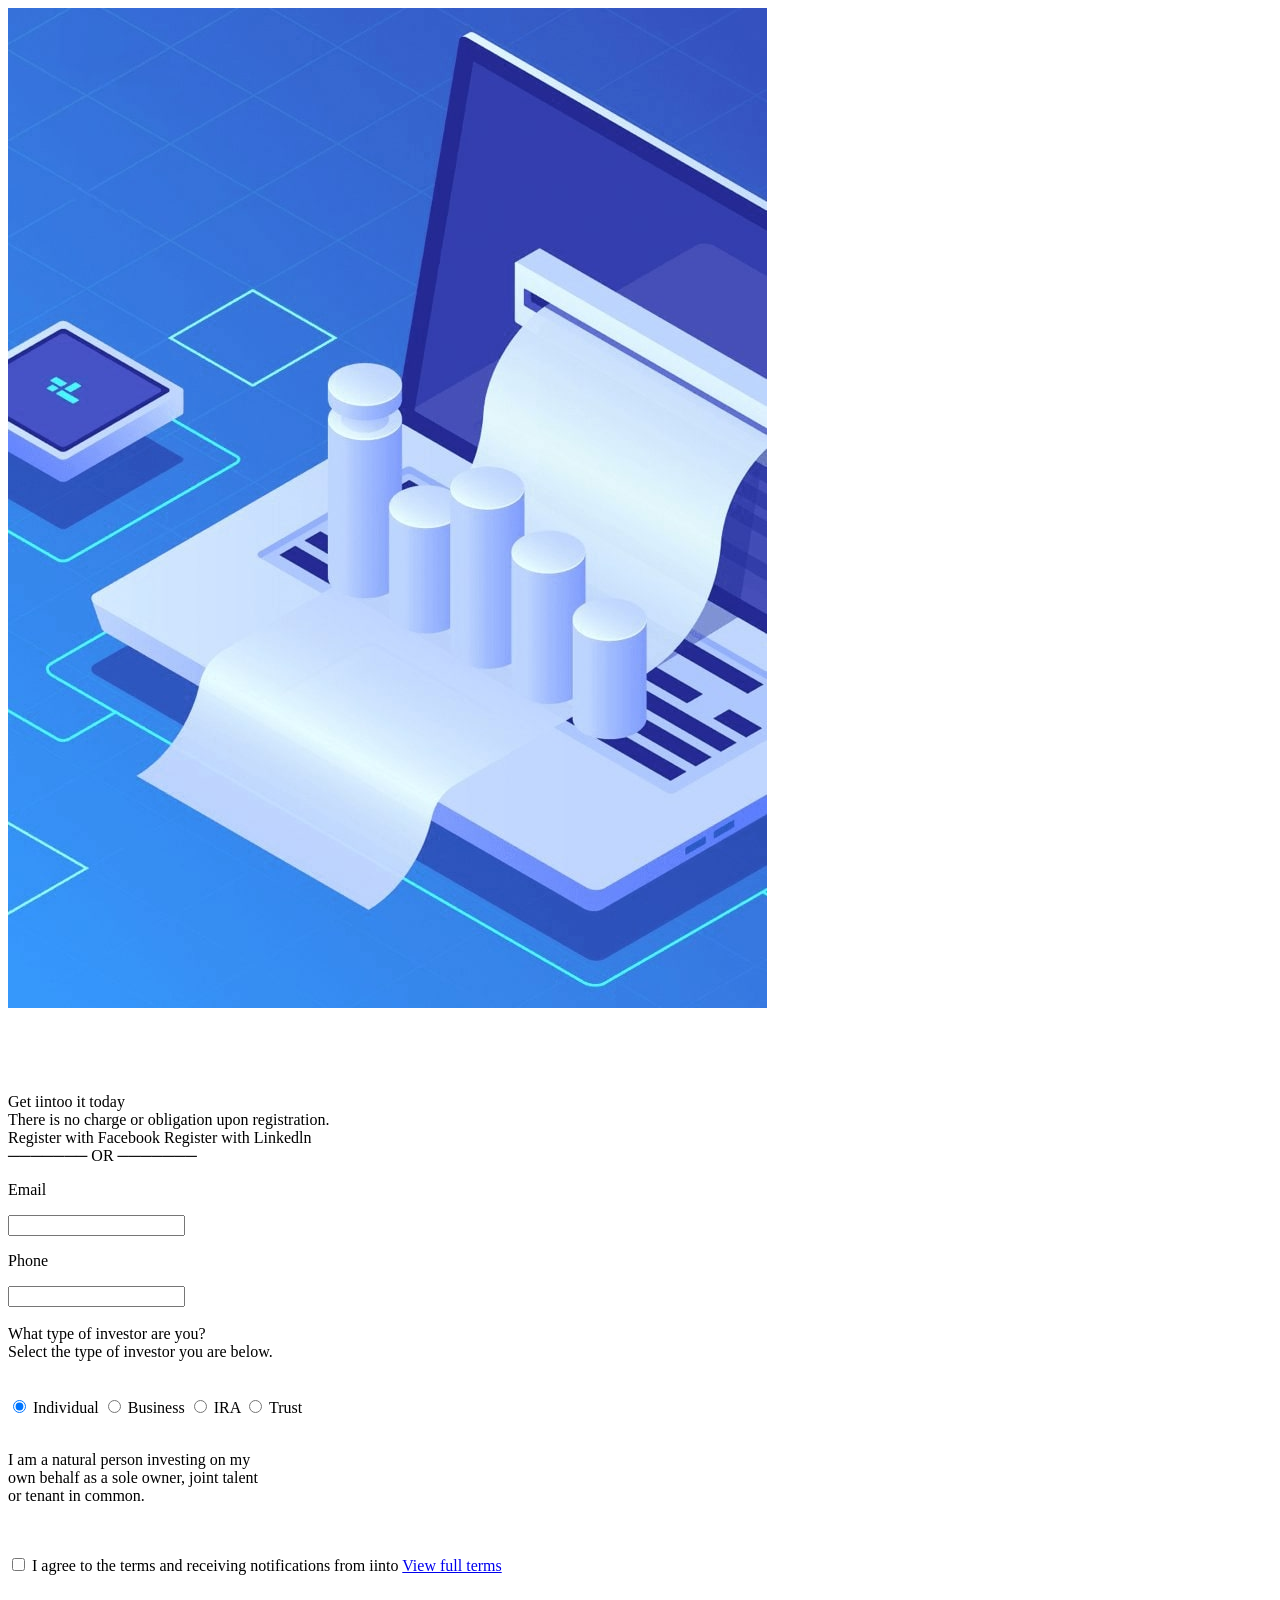
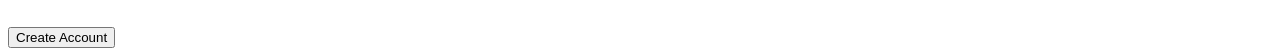
==== index.html @ 2d71d929 "task 5.9 done" ====
<!DOCTYPE html>
<html lang="en">
<head>
    <meta charset="UTF-8">
    <meta name="viewport" content="width=device-width, initial-scale=1.0">
    <title>Application Form</title>
    <link rel = "stylesheet" href = "./block_5.css">
</head>
<body>
    <div class="split">

        <div class="split_image">
            <img src="./bg.jpg" alt="background">
        </div>
        <div class="logo">
            <img src="./logo.svg" alt="logo" width="120px">
        </div>
        <div class="facebook_logo">
            <img src="./facebook.svg" alt="facebook" width="23px">
        </div>
        <div class="linkedin_logo">
            <img src="./linkedin.svg" alt="linkedin" width="20px">
        </div>


        <div class="split.text">
            <div class="empty"></div>
            <div class="title">Get iintoo it today</div>
            <div class="one"></div>
            <div class="und_title">There is no charge or obligation upon registration.</div>
            <div class="two"></div>
            <span class="Register one">Register with Facebook</span>
            <span class="Register two">Register with Linkedln</span>
            <br>
            <div class="or">───────    OR    ───────</div>

            <span>
                <p class="Email">Email</p>
                <input class="Information_one" type="email" id="email" name="p"
                placeholder=" "required>
            </span>
            
            <span>
                <p class="Phone">Phone</p>
                <input class="Information_two" type="tel" id="phone number" name="q"
                placeholder=" "required>
            </span>
            <br>
            <br>
            <div class="three"></div>
            <div class="question">What type of investor are you?</div>
            <div class="four"></div>
            <div class="select">Select the type of investor you are below.</div>
            <br>
            <br>
            <span class="investor">
                <input type="radio" id="blue" name="individual"
                value="blue"checked>
                <label for="blue">Individual</label> 
            </span>
            <span class="investor">
                <input type="radio" id="grey" name="Business"
                value="blue">
                <label for="grey">Business</label>
            </span>
            <span class="investor">
                <input type="radio" id="grey" name="IRA"
                value="blue">
                <label for="grey">IRA</label>
            </span>
            <span class="investor">
                <input type="radio" id="grey" name="Trust"
                value="blue">
                <label for="grey">Trust</label>
            </span>
            <br>
            <br>
            <p class="hint">
                I am a natural person investing on my
                <br>
                own behalf as a sole owner, joint talent
                <br>
                or tenant in common.
            </p>
            <br>
            <p>
                <input type="checkbox" name="subscribe"
                value="grey">
                <label class="button">  I agree to the terms and receiving notifications from iinto</label>
                <span>
                    <a class="link" href="https://mail.google.com/mail/u/0/#inbox">View full terms</a>
                </span>
            </p>
            <br>
            <br>
            <button class="submit" type="submit">Create Account</button>
        
        </div>
    
    </div>
</body>
</html>
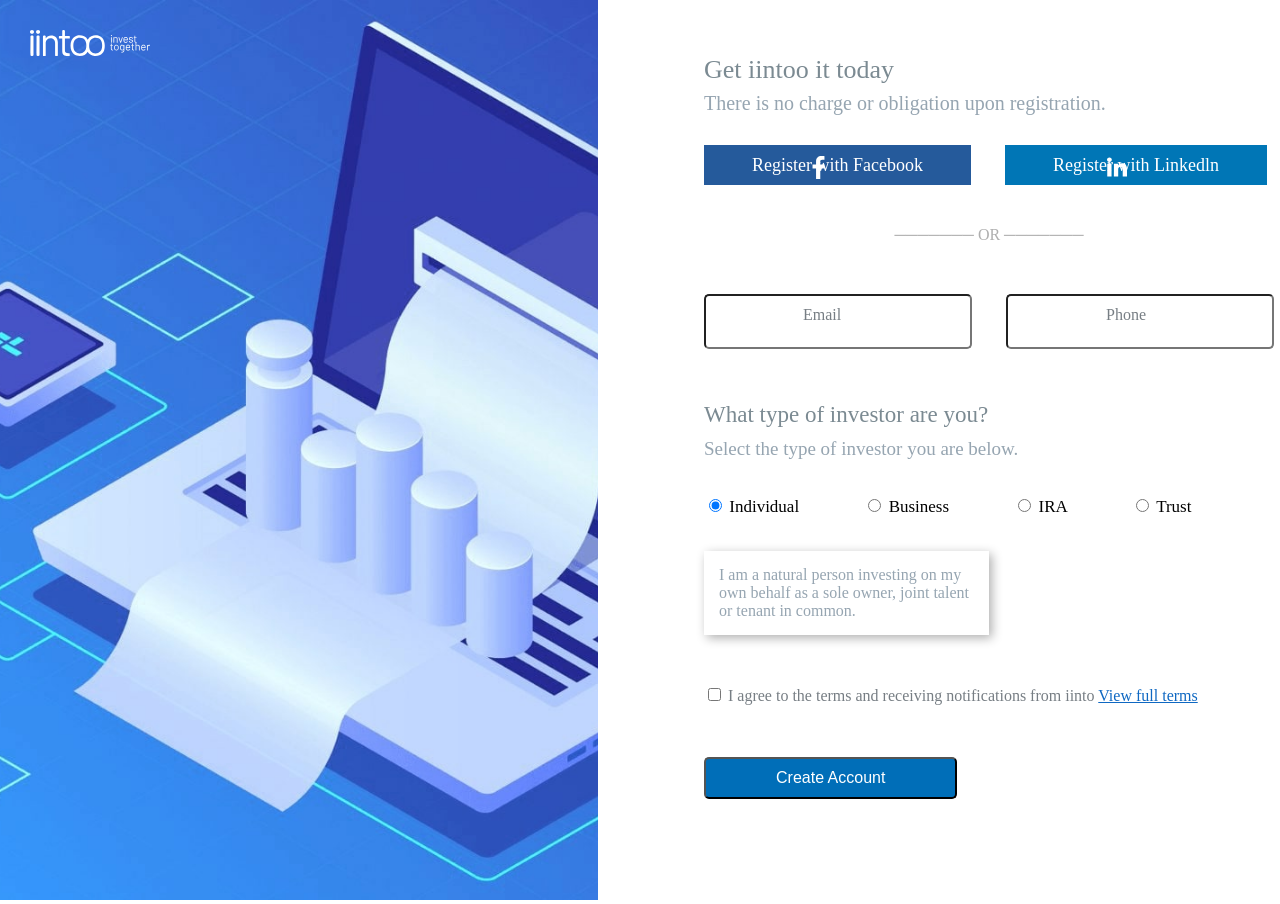
==== commit 53162b0e: "connect css to html" ====
--- a/index.html
+++ b/index.html
@@ -4,7 +4,7 @@
     <meta charset="UTF-8">
     <meta name="viewport" content="width=device-width, initial-scale=1.0">
     <title>Application Form</title>
-    <link rel = "stylesheet" href = "./block_5.css">
+    <link rel = "stylesheet" href = "./style.css">
 </head>
 <body>
     <div class="split">
--- a/style.css
+++ b/style.css
@@ -0,0 +1,158 @@
+@font-face {
+    font-family: 'Barlow';
+    src: url(https://www.fontsquirrel.com/fonts/barlow);
+    font-size: normal;
+    font-weight: normal;
+}
+
+* {
+    box-sizing: border-box;
+}
+body {
+    margin: 0;
+    font-family: "Barlow";
+}
+.split {
+    display: flex;
+    min-height: 100vh;
+}
+.logo {
+    position: absolute;
+    top: 30px;
+    left: 30px;
+}
+.facebook_logo {
+    position: absolute;
+    top: 156px;
+    left: 807px;
+}
+.linkedin_logo {
+    position:absolute;
+    top: 157px;
+    left: 1107px;
+}
+.split_image {
+    width: 55%;
+}
+.split_image img{
+    width: 85%;
+    height: 100%;
+    object-fit: cover;
+}
+.split_text {
+    width: 45%;
+    display: flex;
+    flex-direction: column;
+    justify-content: center;
+    background-color: #393a3c;
+}
+.empty {
+    height: 55px;
+}
+.title {
+    color: #7B8A92;
+    font-size: 26px;
+    font-family: 'Barlow';
+}
+.one {
+    height: 7px;
+}
+.und_title {
+    color: #96A5B1;
+    font-size: 20px
+}
+.two {
+    height: 40px;
+}
+.Register.one{
+    background-color: #255A9B;
+    padding-right: 48px;
+    padding-left: 48px;
+    padding-top: 10px;
+    padding-bottom: 10px;
+    margin-right: 30px;
+    font-size: 18px;
+    color: #FFFFFF;
+}
+.Register.two{
+    background-color: #0076B6;
+    padding-right: 48px;
+    padding-left: 48px;
+    padding-top: 10px;
+    padding-bottom: 10px;
+    font-size: 18px;
+    color: #FFFFFF;
+}
+.or {
+    margin-top: 50px;
+    margin-bottom: 50px;
+    text-align: center;
+    color: #AFAFAF;
+}
+.Email {
+    position:absolute;
+    top: 290px;
+    left: 803px;
+    color:#777e84
+}
+.Phone {
+    position:absolute;
+    top: 290px;
+    left: 1106px;
+    color:#777e84
+}
+.Information_one {
+    height: 55px;
+    width: 268px;
+    margin-right: 30px;
+    border-radius: 5px;
+    /* border: none;
+    border-top:10px #EEEEEE;
+    border-left: 10px #3698FB; */
+}
+.Information_two {
+    height: 55px;
+    width: 268px;
+    border-radius: 5px;
+}
+.three {
+    height: 35px;
+}
+.question {
+    color: #7B8A92;
+    font-size: 23px;
+}
+.four {
+    height: 10px;
+}
+.select {
+    color: #96A5B1;
+    font-size: 19px;
+}
+.investor {
+    font-size: 17px;
+    margin-right: 60px;
+}
+.hint {
+    border: 2px #AFAFAF;
+    box-shadow: 3px 3px 10px #AFAFAF;
+    width: 285px;
+    padding: 15px;
+    color: #96A5B1;
+}
+.button {
+    color:#777e84;
+}
+.link {
+    color: rgb(15, 104, 194);
+}
+.submit {
+    background-color: hsl(204, 100%, 36%);
+    padding-right: 70px;
+    padding-left: 70px;
+    padding-top: 10px;
+    padding-bottom: 10px;
+    font-size: 16px;
+    color: #FFFFFF;
+    border-radius: 5px;
+}
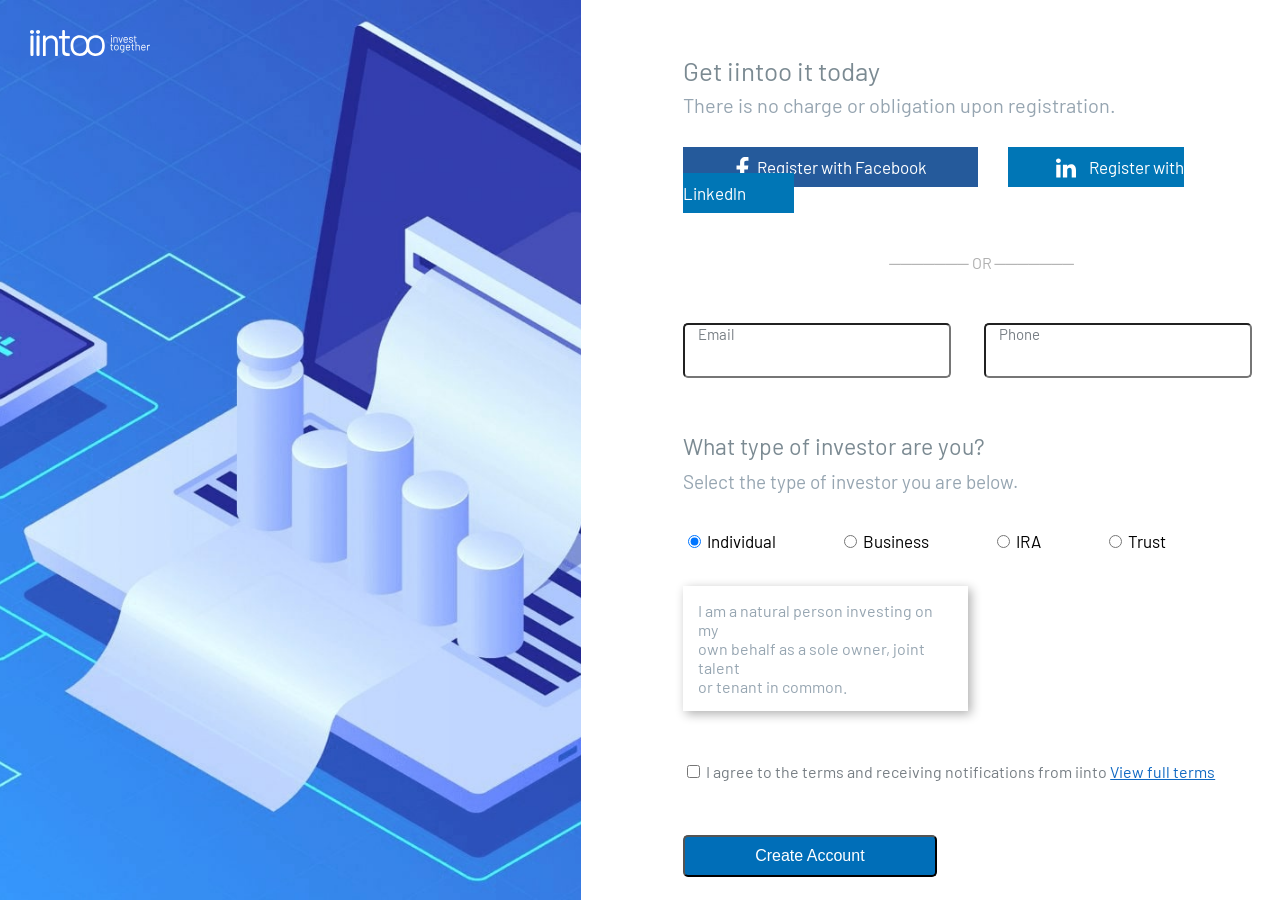
==== commit 9d846570: "fix positioning, input" ====
--- a/index.html
+++ b/index.html
@@ -15,13 +15,6 @@
         <div class="logo">
             <img src="./logo.svg" alt="logo" width="120px">
         </div>
-        <div class="facebook_logo">
-            <img src="./facebook.svg" alt="facebook" width="23px">
-        </div>
-        <div class="linkedin_logo">
-            <img src="./linkedin.svg" alt="linkedin" width="20px">
-        </div>
-
 
         <div class="split.text">
             <div class="empty"></div>
@@ -29,21 +22,26 @@
             <div class="one"></div>
             <div class="und_title">There is no charge or obligation upon registration.</div>
             <div class="two"></div>
-            <span class="Register one">Register with Facebook</span>
-            <span class="Register two">Register with Linkedln</span>
+
+            <span class="Register one">
+                <img class= 'facebook_logo' src="./facebook.svg" alt="facebook">
+                Register with Facebook
+            </span>
+            <span class="Register two">
+                <img class="linkedin_logo" src="./linkedin.svg" alt="linkedin">
+                Register with Linkedln
+            </span>
             <br>
             <div class="or">───────    OR    ───────</div>
 
-            <span>
-                <p class="Email">Email</p>
-                <input class="Information_one" type="email" id="email" name="p"
-                placeholder=" "required>
-            </span>
+            <span class="input_box"> 
+                <input class="Information_one" type="email" id="email" name="email" required >
+                <label class="Email" for="email">Email</label>
+             </span>
             
-            <span>
-                <p class="Phone">Phone</p>
-                <input class="Information_two" type="tel" id="phone number" name="q"
-                placeholder=" "required>
+            <span class="input_box"> 
+                <input class="Information_two" type="tel" id="phone" name="phone" inputmode="numeric" required > 
+                <label class="Phone" for="phone">Phone</label> 
             </span>
             <br>
             <br>
@@ -54,22 +52,22 @@
             <br>
             <br>
             <span class="investor">
-                <input type="radio" id="blue" name="individual"
+                <input type="radio" id="blue" name="investor"
                 value="blue"checked>
                 <label for="blue">Individual</label> 
             </span>
             <span class="investor">
-                <input type="radio" id="grey" name="Business"
+                <input type="radio" id="grey" name="investor"
                 value="blue">
                 <label for="grey">Business</label>
             </span>
             <span class="investor">
-                <input type="radio" id="grey" name="IRA"
+                <input type="radio" id="grey" name="investor"
                 value="blue">
                 <label for="grey">IRA</label>
             </span>
             <span class="investor">
-                <input type="radio" id="grey" name="Trust"
+                <input type="radio" id="grey" name="investor"
                 value="blue">
                 <label for="grey">Trust</label>
             </span>
@@ -98,5 +96,6 @@
         </div>
     
     </div>
+    <script src="./scipt.js"></script>
 </body>
 </html>
--- a/style.css
+++ b/style.css
@@ -1,6 +1,6 @@
 @font-face {
     font-family: 'Barlow';
-    src: url(https://www.fontsquirrel.com/fonts/barlow);
+    src: url('./Barlow-Regular.ttf');
     font-size: normal;
     font-weight: normal;
 }
@@ -22,14 +22,15 @@
     left: 30px;
 }
 .facebook_logo {
-    position: absolute;
-    top: 156px;
-    left: 807px;
+    width: 23px;
+    vertical-align: middle;
+    margin-bottom: 3px;
 }
 .linkedin_logo {
-    position:absolute;
-    top: 157px;
-    left: 1107px;
+    width: 20px;
+    margin-right: 10px;
+    margin-bottom: 4px;
+    vertical-align: middle;
 }
 .split_image {
     width: 55%;
@@ -71,7 +72,7 @@
     padding-top: 10px;
     padding-bottom: 10px;
     margin-right: 30px;
-    font-size: 18px;
+    font-size: 17px;
     color: #FFFFFF;
 }
 .Register.two{
@@ -80,7 +81,7 @@
     padding-left: 48px;
     padding-top: 10px;
     padding-bottom: 10px;
-    font-size: 18px;
+    font-size: 17px;
     color: #FFFFFF;
 }
 .or {
@@ -89,18 +90,22 @@
     text-align: center;
     color: #AFAFAF;
 }
-.Email {
-    position:absolute;
-    top: 290px;
-    left: 803px;
-    color:#777e84
+
+.input_box {
+    display: inline-block;
+    position: relative;
 }
+
+.Email,
 .Phone {
-    position:absolute;
-    top: 290px;
-    left: 1106px;
-    color:#777e84
+    position: absolute;
+    left: 15px;
+    top: 2px;
+    color: #777e84;
+    font-size: 15px;
+    z-index: 1;
 }
+
 .Information_one {
     height: 55px;
     width: 268px;
@@ -114,6 +119,10 @@
     height: 55px;
     width: 268px;
     border-radius: 5px;
+}
+.Information_one:focus + .Email,
+.Information_two:focus + .Phone {
+    display: none;
 }
 .three {
     height: 35px;
